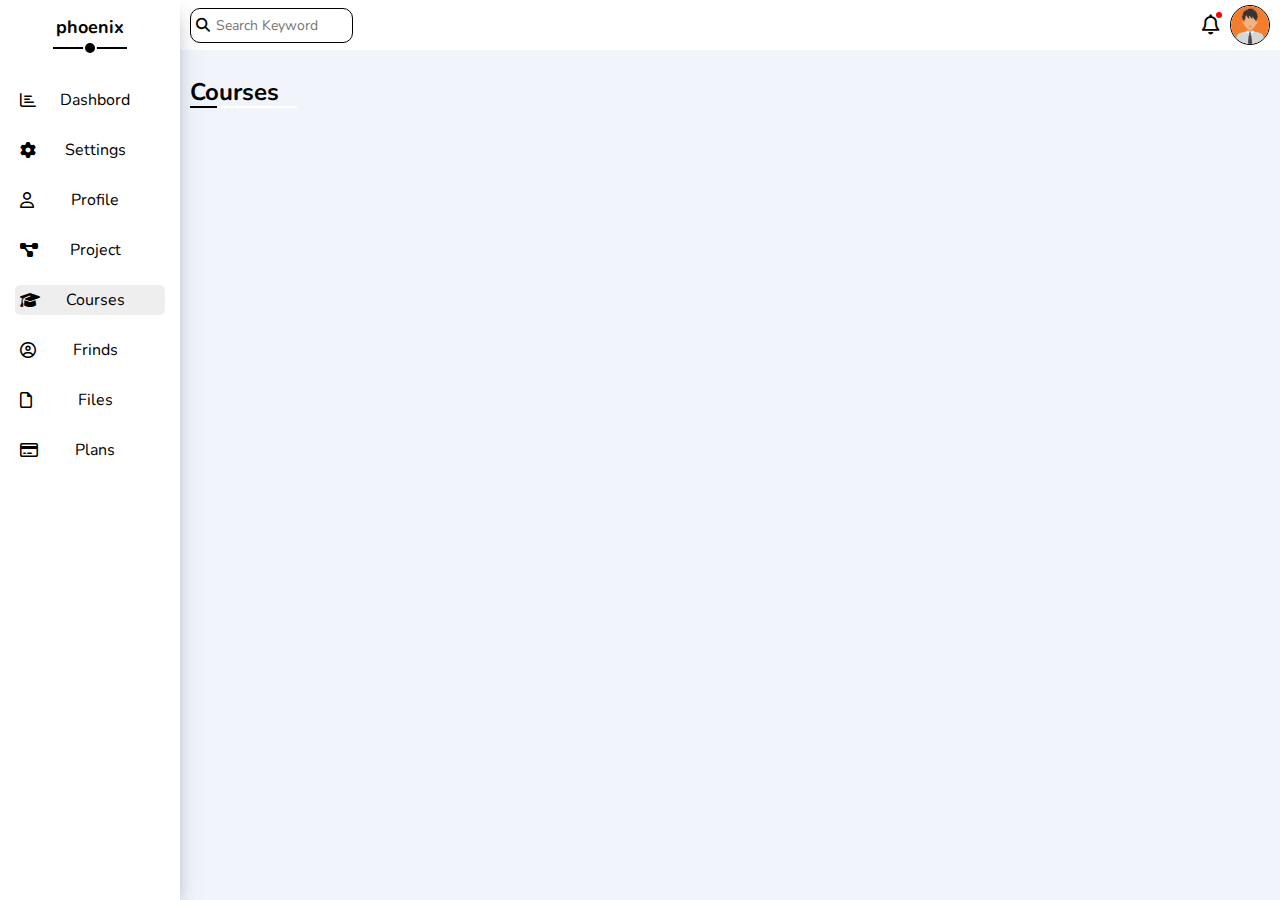
==== Courses.html @ 5fab0a53 "add new things" ====
<!DOCTYPE html>
<html lang="en">

<head>
  <meta charset="UTF-8">
  <meta http-equiv="X-UA-Compatible" content="IE=edge">
  <meta name="viewport" content="width=device-width, initial-scale=1.0">

  <!-- google fonts -->
  <link rel="preconnect" href="https://fonts.googleapis.com">
  <link rel="preconnect" href="https://fonts.gstatic.com" crossorigin>
  <link href="https://fonts.googleapis.com/css2?family=Nunito:ital,wght@0,400;0,500;0,700;1,600&display=swap"
    rel="stylesheet">

  <!-- stylesheet -->
  <link rel="stylesheet" href="css/main.css">


  <!-- fonts awsome  -->
  <link rel="stylesheet" href="css/all.min.css">

  <title>Dashboard</title>

</head>

<body>

  <!-- Start header -->
  <header>

    <form action="">
      <span><i class="fa-sharp fa-solid fa-magnifying-glass"></i></span>
      <input type="search" placeholder="Search Keyword">
    </form>

    <div class="right-side">
      <i class="fa-regular fa-bell"></i>
      <img src="images/boy-1.png" alt="not found">
    </div>

  </header>
  <!-- End header -->

  <!-- Start aside -->
  <aside>
    <h2>phoenix</h2>
    <ul>
      <li>

        <a href="index.html">
          <i class="fa-regular fa-chart-bar"></i>
          <button>Dashbord</button>
        </a>

      </li>
      <li>

        <a href="Settings.html">
          <i class="fa-solid fa-gear"></i>
          <button>Settings</button>
        </a>

      </li>
      <li>

        <a href="Profile.html">
          <i class="fa-regular fa-user"></i>
          <button>Profile</button>
        </a>

      </li>
      <li>

        <a href="Project.html">
          <i class="fa-solid fa-diagram-project"></i>
          <button>Project</button>
        </a>

      </li>
      <li>

        <a href="Courses.html">
          <i class="fa-solid fa-graduation-cap active"></i>
          <button class="active">Courses</button>
        </a>

      </li>
      <li>

        <a href="Frinds.html">
          <i class="fa-regular fa-circle-user"></i>
          <button>Frinds</button>
        </a>

      </li>
      <li>

        <a href="Files.html">
          <i class="fa-regular fa-file"></i>
          <button>Files</button>
        </a>

      </li>
      <li>

        <a href="Plans.html">
          <i class="fa-regular fa-credit-card"></i>
          <button>Plans</button>
        </a>

      </li>
    </ul>
  </aside>

  <main>
    <h1>Courses</h1>
  </main>

</body>

</html>
---- css/main.css ----
* {
  font-family:'Nunito', sans-serif;
  list-style: none;  
  /* text-decoration: none; */
  box-sizing: border-box;
}

:root {
  --button-bg-gray:rgba(0, 0, 0, 0.088);
  --twitter-bg: #0872f9;
}

body {
  background-color: #f1f5fb;
  padding: 0px;
  margin: 0px;
  font-size: 12px;
  height: 100%;
  display: grid;
  grid-template-columns: auto repeat(3 , 1fr);
  grid-template-rows: auto 1fr;
  grid-template-areas:
    "aside header header header header header header"
    "aside main main main main main main";
  /* grid-gap: 3px; */
  overflow-y: scroll;
  transition: .5s;
  min-height: 100vh;
}
/* global */


.profile-img {
  width: 40px;
  height: 40px;
  border: 1px solid #fff;
  border-radius: 50%;
}

.btn {
  width: fit-content;
  border: 0px;
  color: #fff;
  border-radius: 5px;
  cursor: pointer;
}

.left-bottom {
  position: absolute;
  right: 0;
  bottom: 0;
}

.bg-color-green {
  background-color: #0274ff;
}

a {
  text-decoration: none;
  color: inherit;
}

a:hover button{
  background-color: var(--button-bg-gray);
}

textarea {
  border: 0px;
  background-color: #eee;
  border-radius: 5px;
  height: 100%;
  width: 100%;
  padding: 10px 10px;
  resize: none;
  outline: none;
  font-size: 12px;
}


.switch {
  width: 100px;
  height: 35px;
  border-radius: 20px;
  background-color: #0870f978;
  padding: 3px;
  display: flex;
  align-items: center;
  position: relative;
}

.switch input[type="checkbox"] {
  position: absolute;
  opacity: .5;
  width: 30px;
  height: 20px;
  z-index: 3;
  opacity: 0;
}

.switch input[type="checkbox"]:checked {
  right: 3px;
}

.switch input[type="checkbox"]:checked+span {
  z-index: -1;
  opacity: 0;
}

.switch::before {
  content: "\2713";
  font-size: 25px;
  color: #fff;
  display: flex;
  justify-content: center;
  align-items: center;
  position: absolute;
  width: 32px;
  height: 30px;
  border-radius: 50%;
  background-color: var(--twitter-bg);
  right: 3px;
}

.switch span {
  width: 100px;
  height: 35px;
  border-radius: 20px;
  background-color: #34383e;
  padding: 3px;
  display: flex;
  align-items: center;
  position: absolute;
  left: 0px;
}


.switch span::before {
  content: "\2717";
  font-size: 25px;
  color: #fff;
  display: flex;
  justify-content: center;
  align-items: center;
  position: absolute;
  width: 32px;
  height: 30px;
  border-radius: 50%;
  background-color: #6a7a91fa;
  left: 3px;
  opacity: 1;
}

/* Start header */
header {
  background-color: #fff;
  display: flex;
  justify-content: space-between;
  align-items: center;
  padding: 0px 10px 0px 10px;
  /* margin: 3px; */
  grid-area: header;
  height: 50px;
}

header .right-side {
  display: flex;
  align-items: center;
}

header .right-side .fa-regular {
  position: relative;
  cursor: pointer;
  font-size: 20px;
}

header .right-side .fa-regular::after {
  content: "";
  width: 6px;
  height: 6px;
  background-color: red;
  position: absolute;
  border-radius: 50%;
  top: -3px;
  right: -2px;
}



header .right-side img {
  width: 40px;
  margin-left: 10px;
  border: 1px solid #000;
  border-radius: 50%;
  cursor: pointer;
}

header form {
  position: relative;
}

header form input {
  border-radius: 10px;
  border: 1px solid #000;
  outline: 0px;
  padding-left: 25px;
  font-size: 14px;
  width: 80%;
  height: 35px;
  transition: .8s;
}

header form input[type="search"]:focus {
  width: 100%;
}
header form input[type="search"]:focus::placeholder {
  opacity: 0;
}
header form span {
  position: absolute;
  left: 3%;
  top: 50%;
  transform: translate( -2% , -50%);
  font-size: 14px;
}

/* End header */

/* Start aside */

aside {
  grid-area: aside;
  display: flex;
  flex-direction: column;
  align-items: center;
  background-color: #fff;
  height: 100%;
  width: fit-content;
  padding: 15px;
  box-shadow: rgba(50, 50, 93, 0.25) 0px 13px 27px -5px, rgba(0, 0, 0, 0.3) 0px 8px 16px -8px;
}

aside h2 {
  position: relative;
  display: flex;
  justify-content: center;
  margin-top: 0px;
  margin-bottom: 30px;
}

aside h2::after {
  position: absolute;
  content: "";
  border-bottom: solid 2px #000;
  width: 110%;
  bottom: -10px;
}

aside h2::before {
  position: absolute;
  content: "";
  border: 2px solid #fff;
  border-radius: 50%;
  bottom: -16px;
  width: 10px;
  height: 10px;
  background-color: #000;
  z-index: 1;
}

aside ul {
  padding: 0px;
  font-size: 16px;
  display: flex;
  flex-direction: column;
  justify-content: space-evenly;
  height: fit-content;
}

aside li {
  position: relative;
  display: flex;
  margin-bottom: 20px;
}

aside button {
  width: 150px;
  padding-left: 30px;
  border: 0px;
  height: 30px;
  border-radius: 5px;
  font-size: 16px;
  padding-right: 20px;
  cursor: pointer;
  background-color: #fff;
}

.active {
  background-color: #eee;
}

aside li i {
  position: absolute;
  top: 50%;
  transform: translateY(-50%);
  left: 5px;
}

@media (max-width: 490px) {
  aside {
    width: 65px;
  }

  aside button {
    display: none;
  }

  aside i {
  position: unset !important;
  margin-bottom: 20px;
  padding: 10px;
  cursor: pointer;
  }


  aside h2{
    font-size: 13px;
  }
}

/* End aside */

/* Start main */

main {
  grid-area: main;
  padding: 10px;
  display: grid;
  grid-gap: 5px;
  grid-template-columns: repeat(1 , auto);
  grid-template-rows: auto 1fr;
  grid-template-areas: 
  "head head head"
  "contact contact contact";
  overflow: hidden;
}

main h1 {
  position: relative;
  width: fit-content;
  grid-area: head;
}

main h1::before {
  content: "";
  position: absolute;
  width: 120%;
  height: 2px;
  background-color: #fff;
  bottom: 0px;
}

main h1::after {
  content: "";
  position: absolute;
  width: 30%;
  height: 2px;
  background-color: #000;
  bottom: 0px;
  left: 0%;
}

.contact {
  grid-area: contact;
  display: flex;
  flex-direction: row;
  justify-content: space-between;
  align-items: start;
  width: 100%;
  flex-wrap: wrap;
}

.box {
  display: flex;
  width: calc(98% /3);
  height: 300px;
  background-color: #fff;
  padding: 10px;
  border-radius: 10px;
  margin-bottom: 10px;
  /* justify-content: space-between; */
  text-transform: capitalize;
  position:relative;
  display: flex;
  flex-direction: column;
}

.box .header h2 {
  font-size: 25px;
  height: fit-content;
  margin-top: 0px;
}

.box .header p {
  position: absolute;
  top: 35px;
  color: rgba(0, 0, 0, 0.479);
}

@media (min-width: 1000px) and (max-width: 1200px){
  .box {
    min-width: calc(97% /2);
  }
}

@media (max-width: 1000px) {
  .box {
    min-width: calc(97% /2);
    margin-left: 0px;

  }
}

@media (max-width: 700px) {
  .box {
    min-width: calc(100%);
  }
  aside li {
    margin-bottom: 0px;
  }
}



/* Start main */
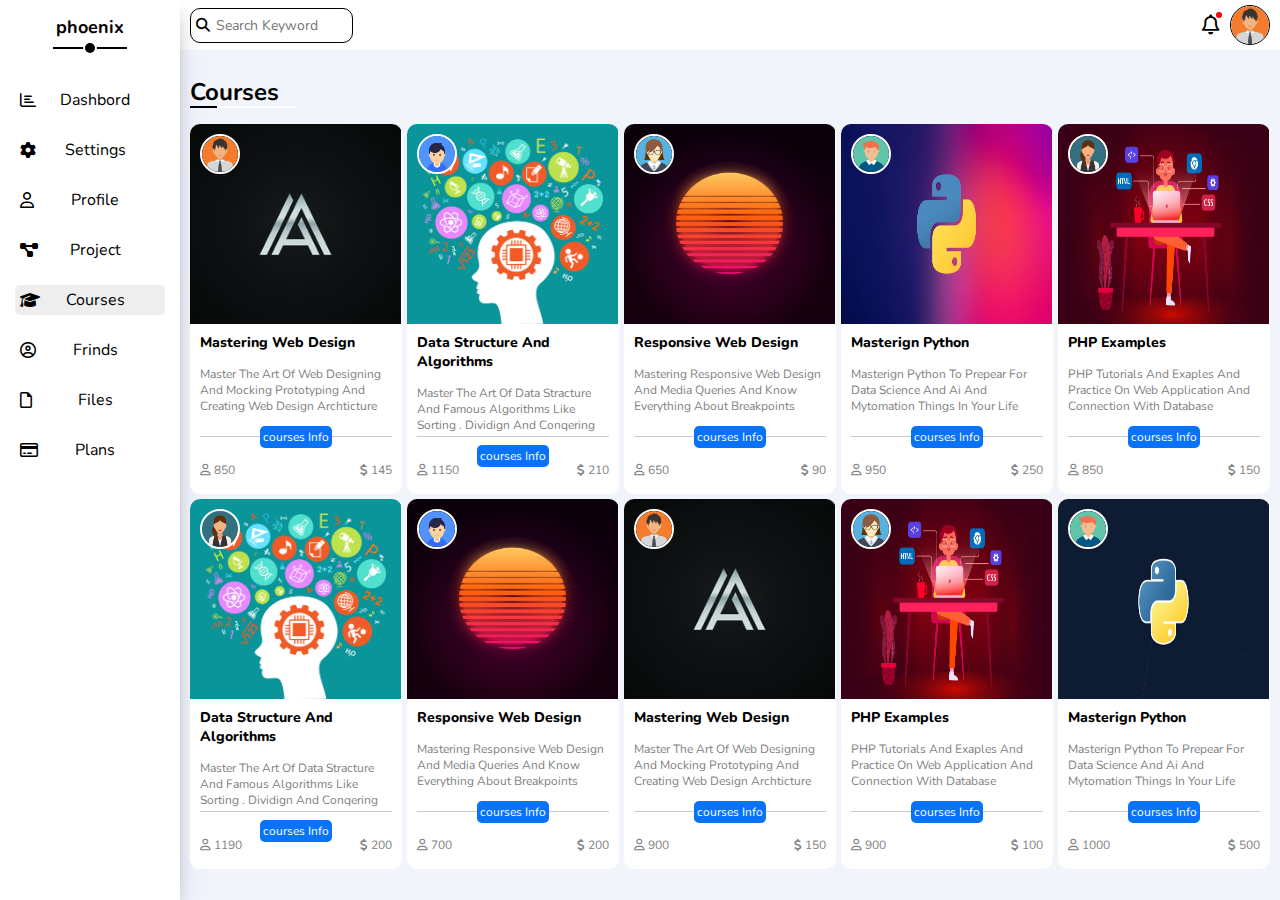
==== commit d50440f8: "add new things" ====
--- a/Courses.html
+++ b/Courses.html
@@ -15,7 +15,7 @@
   <!-- stylesheet -->
   <link rel="stylesheet" href="css/main.css">
 
-
+  <link rel="stylesheet" href="css/courses.css">
   <!-- fonts awsome  -->
   <link rel="stylesheet" href="css/all.min.css">
 
@@ -113,7 +113,273 @@
   </aside>
 
   <main>
+
     <h1>Courses</h1>
+
+    <div class="contant">
+      <div class="courses-con box">
+
+        <div class="courses-top">
+          <img src="./images/A-letter.jpg" alt="">
+          <img src="./images/boy-1.png" alt="" class="profile-img">
+        </div>
+
+        <div class="courses-mid">
+          <h3>Mastering web design</h3>
+          <p class="color-gray">master the art of web designing and mocking prototyping and creating web design archticture</p>
+          <span class="btn">courses info</span>
+        </div>
+
+        <div class="courses-bot">
+          <div>
+            <i class="fa-regular fa-user"></i>
+            <span>850</span>
+          </div>
+          <div>
+            <i class="fa-solid fa-dollar-sign"></i>
+            <span>145</span>
+          </div>
+        </div>
+
+      </div>
+
+      <div class="courses-con box">
+
+        <div class="courses-top">
+          <img src="./images/thinking.jpg" alt="">
+          <img src="./images/boy-2.png" alt="" class="profile-img">
+        </div>
+
+        <div class="courses-mid">
+          <h3>Data structure and algorithms</h3>
+
+          <p class="color-gray">master the art of data stracture and famous algorithms like sorting . dividign and conqering</p>
+          <span class="btn">courses info</span>
+        </div>
+
+        <div class="courses-bot">
+          <div>
+            <i class="fa-regular fa-user"></i>
+            <span>1150</span>
+          </div>
+          <div>
+            <i class="fa-solid fa-dollar-sign"></i>
+            <span>210</span>
+          </div>
+        </div>
+
+      </div>
+
+      <div class="courses-con box">
+
+        <div class="courses-top">
+          <img src="./images/shangshea.jpg" alt="">
+          <img src="./images/adult-women.png" alt="" class="profile-img">
+        </div>
+
+        <div class="courses-mid">
+          <h3>responsive web design</h3>
+          <p class="color-gray">mastering responsive web design and media queries and know everything about breakpoints</p>
+          <span class="btn">courses info</span>
+        </div>
+
+        <div class="courses-bot">
+          <div>
+            <i class="fa-regular fa-user"></i>
+            <span>650</span>
+          </div>
+          <div>
+            <i class="fa-solid fa-dollar-sign"></i>
+            <span>90</span>
+          </div>
+        </div>
+
+      </div>
+
+      <div class="courses-con box">
+
+        <div class="courses-top">
+          <img src="./images/V1.jpg" alt="">
+          <img src="./images/boy.png" alt="" class="profile-img">
+        </div>
+
+        <div class="courses-mid">
+          <h3>masterign python</h3>
+          <p class="color-gray">masterign python to prepear for data science and ai and mytomation things in your life</p>
+          <span class="btn">courses info</span>
+        </div>
+
+        <div class="courses-bot">
+          <div>
+            <i class="fa-regular fa-user"></i>
+            <span>950</span>
+          </div>
+          <div>
+            <i class="fa-solid fa-dollar-sign"></i>
+            <span>250</span>
+          </div>
+        </div>
+
+      </div>
+
+      <div class="courses-con box">
+
+        <div class="courses-top">
+          <img src="./images/php thing.jpg" alt="">
+          <img src="./images/girl.png" alt="" class="profile-img">
+        </div>
+
+        <div class="courses-mid">
+          <h3>PHP examples</h3>
+          <p class="color-gray">PHP tutorials and exaples and practice on web application and connection with database</p>
+          <span class="btn">courses info</span>
+        </div>
+
+        <div class="courses-bot">
+          <div>
+            <i class="fa-regular fa-user"></i>
+            <span>850</span>
+          </div>
+          <div>
+            <i class="fa-solid fa-dollar-sign"></i>
+            <span>150</span>
+          </div>
+        </div>
+
+      </div>
+
+      <div class="courses-con box">
+
+        <div class="courses-top">
+          <img src="./images/thinking.jpg" alt="">
+          <img src="./images/girl.png" alt="" class="profile-img">
+        </div>
+
+        <div class="courses-mid">
+          <h3>Data structure and algorithms</h3>
+          <p class="color-gray">master the art of data stracture and famous algorithms like sorting . dividign and conqering</p>
+          <span class="btn">courses info</span>
+        </div>
+
+        <div class="courses-bot">
+          <div>
+            <i class="fa-regular fa-user"></i>
+            <span>1190</span>
+          </div>
+          <div>
+            <i class="fa-solid fa-dollar-sign"></i>
+            <span>200</span>
+          </div>
+        </div>
+
+      </div>
+
+      <div class="courses-con box">
+
+        <div class="courses-top">
+          <img src="./images/shangshea.jpg" alt="">
+          <img src="./images/boy-2.png" alt="" class="profile-img">
+        </div>
+
+        <div class="courses-mid">
+          <h3>responsive web design</h3>
+          <p class="color-gray">mastering responsive web design and media queries and know everything about breakpoints</p>
+          <span class="btn">courses info</span>
+        </div>
+
+        <div class="courses-bot">
+          <div>
+            <i class="fa-regular fa-user"></i>
+            <span>700</span>
+          </div>
+          <div>
+            <i class="fa-solid fa-dollar-sign"></i>
+            <span>200</span>
+          </div>
+        </div>
+
+      </div>
+
+      <div class="courses-con box">
+
+        <div class="courses-top">
+          <img src="./images/A-letter.jpg" alt="">
+          <img src="./images/boy-1.png" alt="" class="profile-img">
+        </div>
+
+        <div class="courses-mid">
+          <h3>Mastering web design</h3>
+          <p class="color-gray">master the art of web designing and mocking prototyping and creating web design archticture</p>
+          <span class="btn">courses info</span>
+        </div>
+
+        <div class="courses-bot">
+          <div>
+            <i class="fa-regular fa-user"></i>
+            <span>900</span>
+          </div>
+          <div>
+            <i class="fa-solid fa-dollar-sign"></i>
+            <span>150</span>
+          </div>
+        </div>
+
+      </div>
+
+      <div class="courses-con box">
+
+        <div class="courses-top">
+          <img src="./images/php thing.jpg" alt="">
+          <img src="./images/adult-women.png" alt="" class="profile-img">
+        </div>
+
+        <div class="courses-mid">
+          <h3>PHP examples</h3>
+          <p class="color-gray">PHP tutorials and exaples and practice on web application and connection with database</p>
+          <span class="btn">courses info</span>
+        </div>
+
+        <div class="courses-bot">
+          <div>
+            <i class="fa-regular fa-user"></i>
+            <span>900</span>
+          </div>
+          <div>
+            <i class="fa-solid fa-dollar-sign"></i>
+            <span>100</span>
+          </div>
+        </div>
+
+      </div>
+
+      <div class="courses-con box">
+
+        <div class="courses-top">
+          <img src="./images/python.jpeg" alt="">
+          <img src="./images/boy.png" alt="" class="profile-img">
+        </div>
+
+        <div class="courses-mid">
+          <h3>masterign python</h3>
+          <p class="color-gray">masterign python to prepear for data science and ai and mytomation things in your life</p>
+          <span class="btn">courses info</span>
+        </div>
+
+        <div class="courses-bot">
+          <div>
+            <i class="fa-regular fa-user"></i>
+            <span>1000</span>
+          </div>
+          <div>
+            <i class="fa-solid fa-dollar-sign"></i>
+            <span>500</span>
+          </div>
+        </div>
+
+      </div>
+
+    </div>
+
   </main>
 
 </body>
--- a/css/main.css
+++ b/css/main.css
@@ -29,11 +29,22 @@
 }
 /* global */
 
+.f-size-15 {
+  font-size: 15px;
+}
+
+.color-gray {
+  color: rgb(128, 128, 128);
+}
+
+.bg-gray {
+  background-color: rgba(128, 128, 128, 0.144);
+}
 
 .profile-img {
   width: 40px;
   height: 40px;
-  border: 1px solid #fff;
+  border: 2px solid #fff;
   border-radius: 50%;
 }
 
@@ -53,6 +64,14 @@
 
 .bg-color-green {
   background-color: #0274ff;
+}
+
+.c-black {
+  color: black;
+}
+
+.p-3px {
+  padding: 3px;
 }
 
 a {
@@ -334,13 +353,6 @@
 main {
   grid-area: main;
   padding: 10px;
-  display: grid;
-  grid-gap: 5px;
-  grid-template-columns: repeat(1 , auto);
-  grid-template-rows: auto 1fr;
-  grid-template-areas: 
-  "head head head"
-  "contact contact contact";
   overflow: hidden;
 }
 
@@ -369,8 +381,8 @@
   left: 0%;
 }
 
-.contact {
-  grid-area: contact;
+.contant {
+  grid-area: contant;
   display: flex;
   flex-direction: row;
   justify-content: space-between;
@@ -386,7 +398,7 @@
   background-color: #fff;
   padding: 10px;
   border-radius: 10px;
-  margin-bottom: 10px;
+  margin-bottom: 5px;
   /* justify-content: space-between; */
   text-transform: capitalize;
   position:relative;
@@ -406,11 +418,11 @@
   color: rgba(0, 0, 0, 0.479);
 }
 
-@media (min-width: 1000px) and (max-width: 1200px){
+/* @media (min-width: 1000px) and (max-width: 1200px){
   .box {
     min-width: calc(97% /2);
   }
-}
+} */
 
 @media (max-width: 1000px) {
   .box {
@@ -424,9 +436,7 @@
   .box {
     min-width: calc(100%);
   }
-  aside li {
-    margin-bottom: 0px;
-  }
+
 }
 
 
--- a/css/courses.css
+++ b/css/courses.css
@@ -0,0 +1,59 @@
+.courses-con {
+  width: calc(98% / 5);
+  overflow: hidden;
+  height: 370px;
+}
+
+.courses-con .courses-top {
+  height: 50%;
+  width: 100%;
+  position: relative;
+  margin-bottom: 10px;
+}
+
+.courses-con .courses-top img:first-child {
+  position: absolute;
+  top: -10px;
+  left: -10px;
+  height: 200px;
+  width: 110%;
+}
+
+.courses-con .courses-top img:last-of-type {
+  position: absolute;
+}
+
+.courses-con .courses-mid {
+  height: 35%;
+  position: relative;
+}
+
+.courses-con .courses-mid::before {
+  content: "";
+  position: absolute;
+  width: 100%;
+  height: 1px;
+  background: rgba(0, 0, 0, 0.212);
+  bottom: 5px;
+}
+
+.courses-con .courses-mid h3 {
+  font-weight: 800;
+}
+
+.courses-con .courses-mid span {
+  background-color: var(--twitter-bg);
+  z-index: 1;
+  position: absolute;
+  left: 50%;
+  transform: translateX(-50%);
+  padding: 3px;
+}
+
+.courses-con .courses-bot {
+  display: flex;
+  justify-content: space-between;
+  bottom: 0px;
+  margin-top: 20px;
+  color: gray;
+}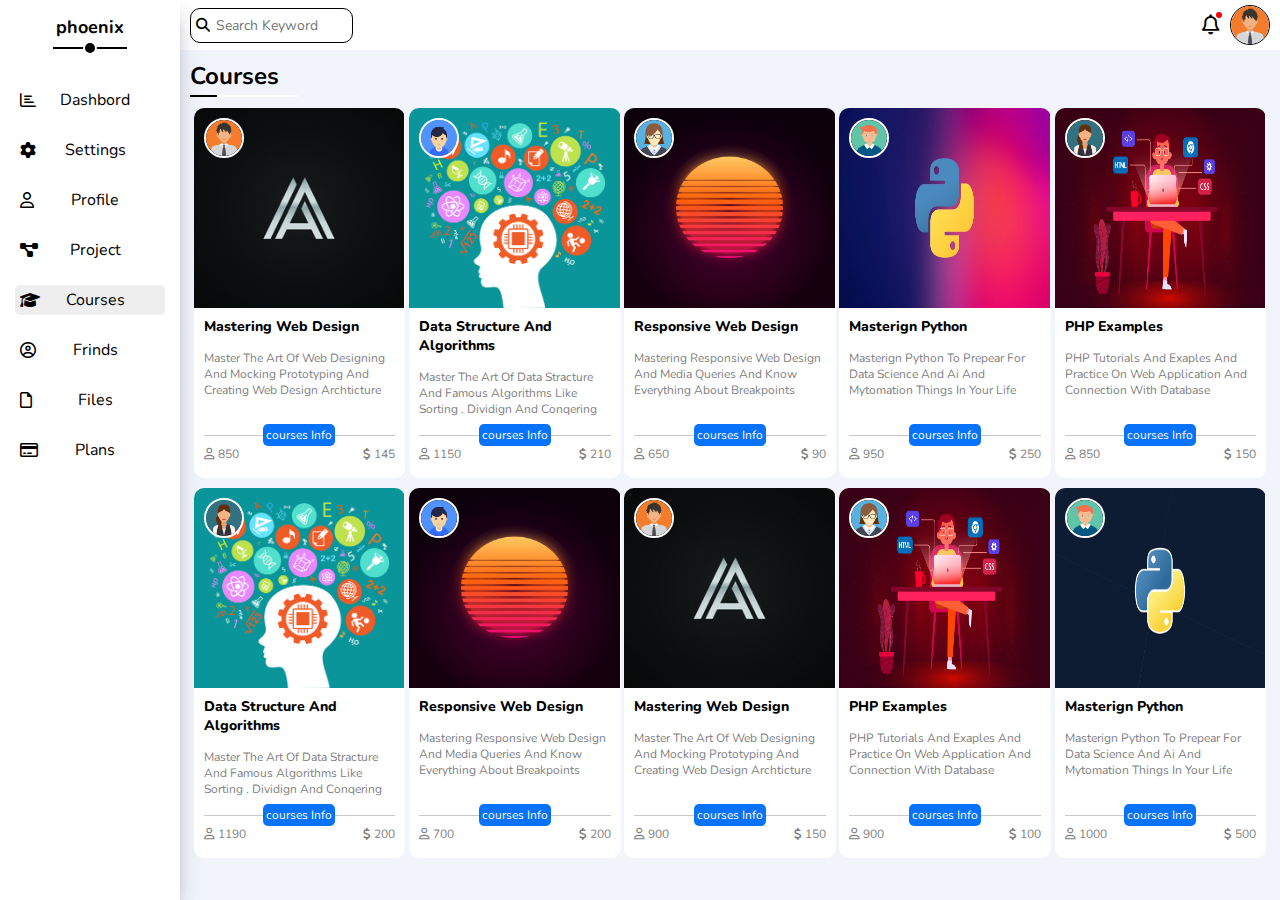
==== commit 0afa8dd3: "add new things" ====
--- a/Courses.html
+++ b/Courses.html
@@ -49,7 +49,7 @@
 
         <a href="index.html">
           <i class="fa-regular fa-chart-bar"></i>
-          <button>Dashbord</button>
+          <span>Dashbord</span>
         </a>
 
       </li>
@@ -57,7 +57,7 @@
 
         <a href="Settings.html">
           <i class="fa-solid fa-gear"></i>
-          <button>Settings</button>
+          <span>Settings</span>
         </a>
 
       </li>
@@ -65,7 +65,7 @@
 
         <a href="Profile.html">
           <i class="fa-regular fa-user"></i>
-          <button>Profile</button>
+          <span>Profile</span>
         </a>
 
       </li>
@@ -73,7 +73,7 @@
 
         <a href="Project.html">
           <i class="fa-solid fa-diagram-project"></i>
-          <button>Project</button>
+          <span>Project</span>
         </a>
 
       </li>
@@ -81,7 +81,7 @@
 
         <a href="Courses.html">
           <i class="fa-solid fa-graduation-cap active"></i>
-          <button class="active">Courses</button>
+          <span class="active">Courses</span>
         </a>
 
       </li>
@@ -89,7 +89,7 @@
 
         <a href="Frinds.html">
           <i class="fa-regular fa-circle-user"></i>
-          <button>Frinds</button>
+          <span>Frinds</span>
         </a>
 
       </li>
@@ -97,7 +97,7 @@
 
         <a href="Files.html">
           <i class="fa-regular fa-file"></i>
-          <button>Files</button>
+          <span>Files</span>
         </a>
 
       </li>
@@ -105,7 +105,7 @@
 
         <a href="Plans.html">
           <i class="fa-regular fa-credit-card"></i>
-          <button>Plans</button>
+          <span>Plans</span>
         </a>
 
       </li>
--- a/css/main.css
+++ b/css/main.css
@@ -21,7 +21,7 @@
   grid-template-rows: auto 1fr;
   grid-template-areas:
     "aside header header header header header header"
-    "aside main main main main main main";
+    "aside main main main main main file";
   /* grid-gap: 3px; */
   overflow-y: scroll;
   transition: .5s;
@@ -301,7 +301,7 @@
   margin-bottom: 20px;
 }
 
-aside button {
+aside span {
   width: 150px;
   padding-left: 30px;
   border: 0px;
@@ -311,6 +311,9 @@
   padding-right: 20px;
   cursor: pointer;
   background-color: #fff;
+  display: flex;
+  justify-content: center;
+  align-items: center;
 }
 
 .active {
@@ -329,13 +332,12 @@
     width: 65px;
   }
 
-  aside button {
+  aside span {
     display: none;
   }
 
   aside i {
   position: unset !important;
-  margin-bottom: 20px;
   padding: 10px;
   cursor: pointer;
   }
@@ -360,6 +362,7 @@
   position: relative;
   width: fit-content;
   grid-area: head;
+  margin-top: 0px;
 }
 
 main h1::before {
@@ -368,7 +371,7 @@
   width: 120%;
   height: 2px;
   background-color: #fff;
-  bottom: 0px;
+  bottom: -5px;
 }
 
 main h1::after {
@@ -377,7 +380,7 @@
   width: 30%;
   height: 2px;
   background-color: #000;
-  bottom: 0px;
+  bottom: -5px;
   left: 0%;
 }
 
@@ -385,7 +388,7 @@
   grid-area: contant;
   display: flex;
   flex-direction: row;
-  justify-content: space-between;
+  justify-content: space-evenly;
   align-items: start;
   width: 100%;
   flex-wrap: wrap;
@@ -393,12 +396,12 @@
 
 .box {
   display: flex;
-  width: calc(98% /3);
+  width: calc(97% /3);
   height: 300px;
   background-color: #fff;
   padding: 10px;
   border-radius: 10px;
-  margin-bottom: 5px;
+  margin-bottom: 10px;
   /* justify-content: space-between; */
   text-transform: capitalize;
   position:relative;
--- a/css/courses.css
+++ b/css/courses.css
@@ -34,7 +34,7 @@
   width: 100%;
   height: 1px;
   background: rgba(0, 0, 0, 0.212);
-  bottom: 5px;
+  bottom: -10px;
 }
 
 .courses-con .courses-mid h3 {
@@ -46,6 +46,7 @@
   z-index: 1;
   position: absolute;
   left: 50%;
+  bottom: -20px;
   transform: translateX(-50%);
   padding: 3px;
 }
